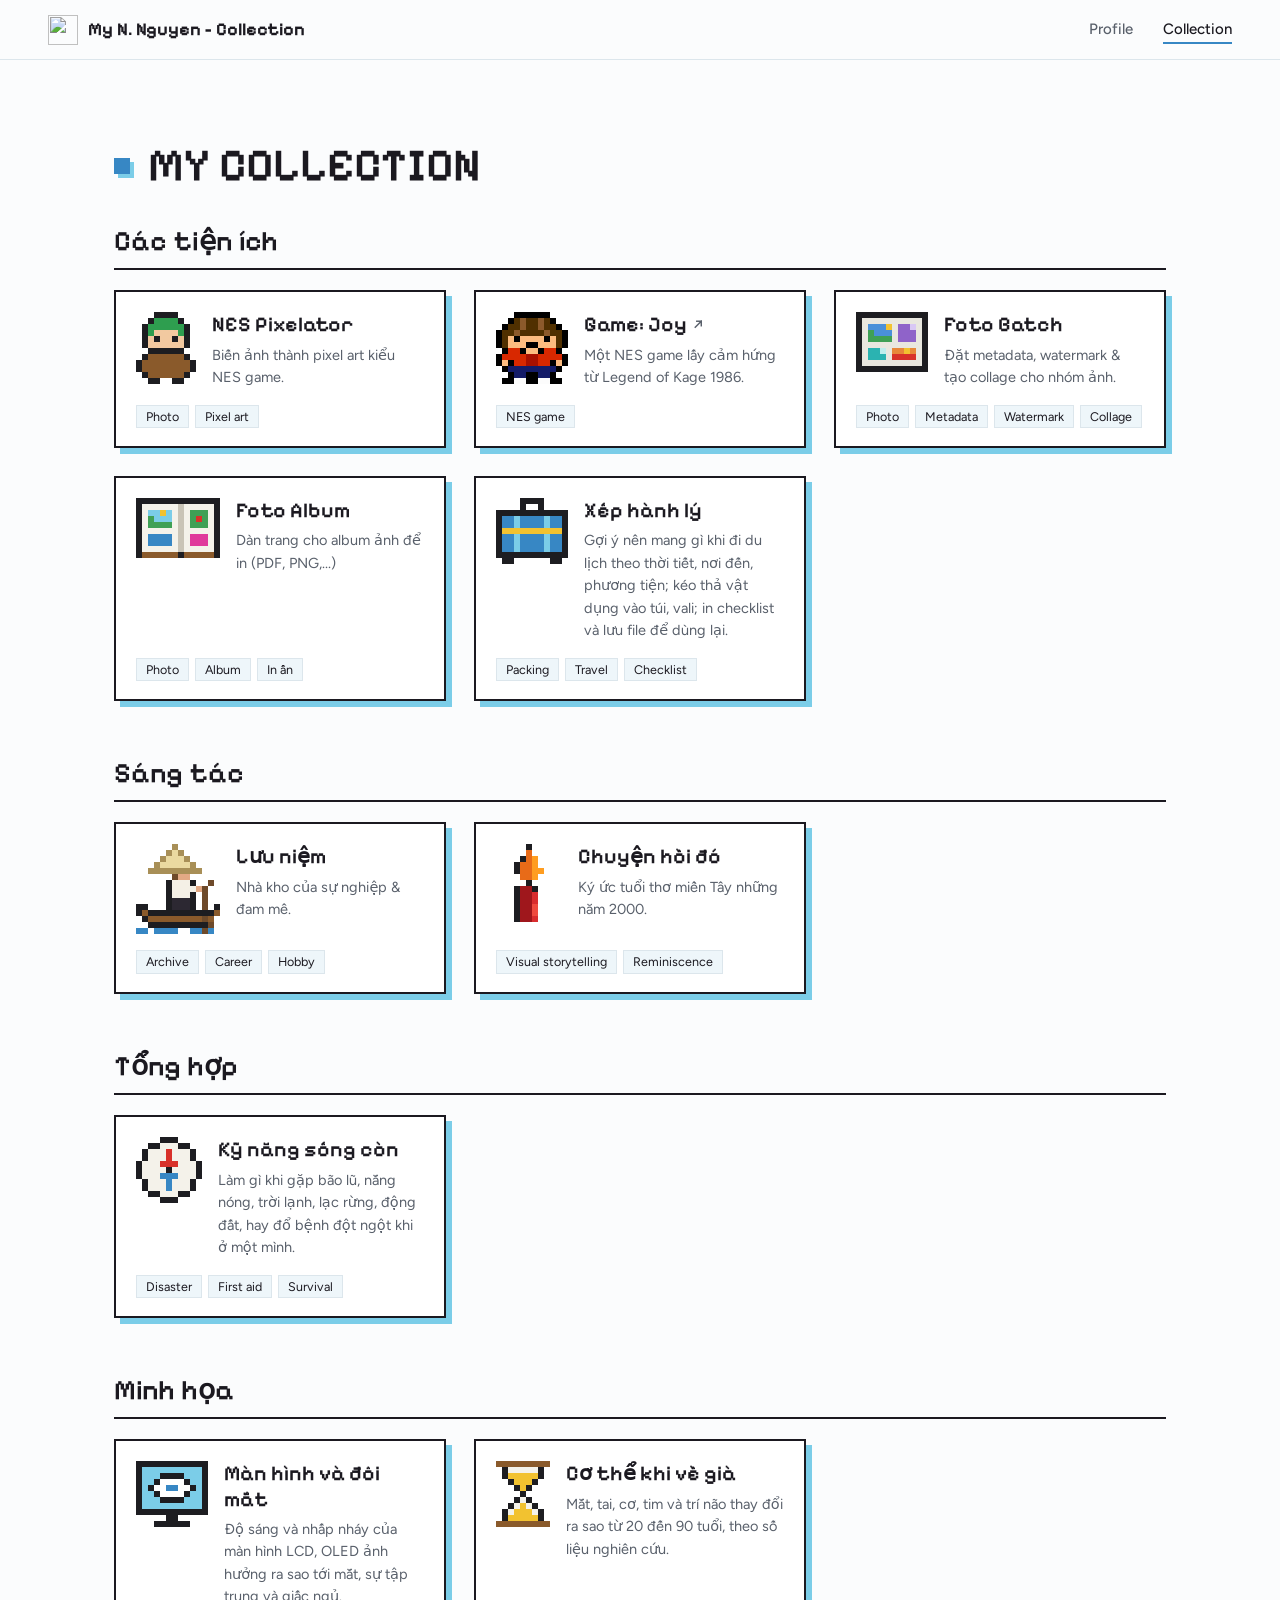
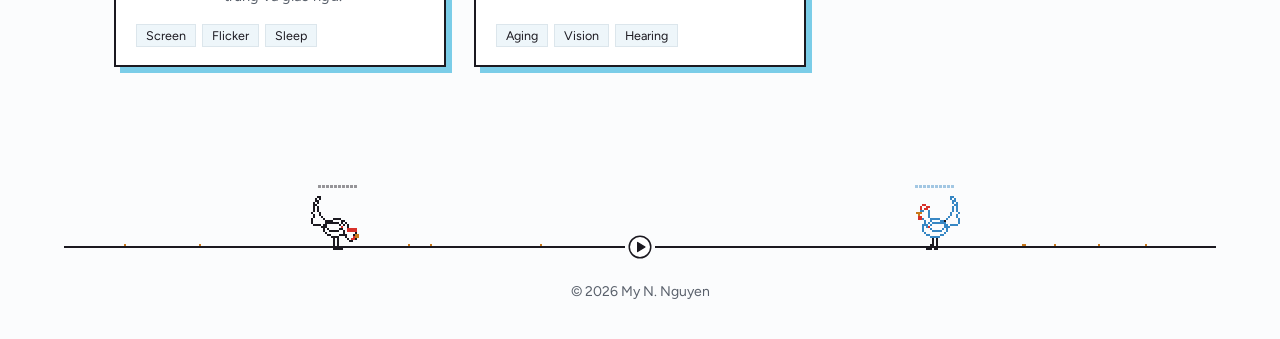
==== index.html @ 702d4655 "Add files via upload" ====
<!DOCTYPE html>
<html lang="vi">
<head>
<meta charset="utf-8">
<meta name="viewport" content="width=device-width, initial-scale=1">
<title>My Collection | My N. Nguyen</title>
<link rel="preconnect" href="https://fonts.googleapis.com">
<link rel="icon" type="image/svg+xml" href="https://nnmy.github.io/lib/logo-my.svg">
<link rel="preconnect" href="https://fonts.gstatic.com" crossorigin>
<link href="https://fonts.googleapis.com/css2?family=Figtree:wght@400;500;600;700&family=Pixelify+Sans:wght@400;600;700&display=swap" rel="stylesheet">
<link rel="stylesheet" href="common/site.css">
<style>
:root {
  --sky: #7bcde8;
  --sea: #3787c4;
  --ink: #1B1920;
  --paper: #FBFCFD;
  --mist: #EEF6FA;
  --line: #DCE6EC;
  --muted: #59606B;
  --font-ui: "Figtree", system-ui, -apple-system, "Segoe UI", Roboto, Arial, sans-serif;
  --font-px: "Pixelify Sans", "Courier New", monospace;
}
* { box-sizing: border-box; }
html, body { margin: 0; min-height: 100%; }
body { font-family: var(--font-ui); background: var(--paper); color: var(--ink); font-size: 16px; line-height: 1.55; -webkit-font-smoothing: antialiased; }
.wrap { max-width: 1180px; margin: 0 auto; padding: clamp(40px, 7vw, 80px) clamp(16px, 5vw, 64px) 40px; }

header { margin-bottom: 32px; }
h1 { font-family: var(--font-px); font-weight: 600; font-size: clamp(30px, 4.4vw, 46px); line-height: 1.15; margin: 0 0 12px; color: var(--ink); display: flex; align-items: center; }
h1 .dot { display: inline-block; flex: none; width: 16px; height: 16px; background: var(--sea); box-shadow: 4px 4px 0 var(--sky); margin-right: 18px; }

.grid { display: grid; grid-template-columns: repeat(auto-fill, minmax(280px, 1fr)); gap: 28px; list-style: none; padding: 0; margin: 0; }
.card {
  display: flex; flex-direction: column; height: 100%;
  background: #fff; color: var(--ink); text-decoration: none;
  border: 2px solid var(--ink); box-shadow: 6px 6px 0 var(--sky);
  padding: 20px 20px 18px;
  transition: transform .15s, box-shadow .15s;
}
.card:hover { transform: translate(-2px, -2px); box-shadow: 8px 8px 0 var(--sea); }
.card:focus-visible { outline: 3px solid var(--sea); outline-offset: 4px; }
.card h3 { margin: 0 0 6px; font-family: var(--font-px); font-size: 21px; font-weight: 600; line-height: 1.2; }
.card h3 .ext { font-family: var(--font-ui); font-size: 15px; font-weight: 600; color: var(--muted); margin-left: 6px; }
.shelf + .shelf { margin-top: 56px; }
.shelf-title { font-family: var(--font-px); font-weight: 600; font-size: clamp(22px, 2.6vw, 28px); line-height: 1.2; margin: 0 0 20px; padding-bottom: 10px; border-bottom: 2px solid var(--ink); }
.card-body { display: flex; align-items: flex-start; gap: 16px; flex: 1; }
.icon { display: block; flex: none; }
.card-text { flex: 1; min-width: 0; }
.card p { margin: 0; color: var(--muted); font-size: 14.5px; }
.tags { display: flex; flex-wrap: wrap; gap: 6px; margin: 16px 0 0; padding: 0; list-style: none; }
.tags li { font-size: 12.5px; padding: 1px 9px; background: var(--mist); border: 1px solid var(--line); color: var(--ink); }

.note { margin-top: 36px; padding: 14px 16px; border: 2px dashed #9DB3C2; color: var(--muted); font-size: 13px; max-width: 70ch; }
.note code { font: 12.5px ui-monospace, Menlo, Consolas, monospace; background: var(--mist); padding: 1px 5px; }

@media (prefers-reduced-motion: reduce) { .card { transition: none; } .card:hover { transform: none; } }
</style>
</head>
<body>
<nav class="site-nav" aria-label="Site">
  <a class="site-mark" href="https://nnmy.github.io/"><img src="https://nnmy.github.io/lib/logo-my.svg" alt="" width="30" height="30"><span>My N. Nguyen - Collection</span></a>
  <ul>
    <li><a href="https://nnmy.github.io/">Profile</a></li>
    <li><a href="index.html" class="active" aria-current="page">Collection</a></li>
  </ul>
</nav>
<div class="wrap">
  <header>
    <h1><span class="dot"></span>MY COLLECTION</h1>
  </header>

  <div id="shelves"></div>
  <noscript><p>Cần bật JavaScript để hiển thị danh sách.
    Các tiện ích: <a href="nes-pixelator/index.html">NES Pixelator</a>, <a href="https://nnmy.github.io/game-joy/">Game: Joy</a>, <a href="foto-batch/index.html">Foto Batch</a>, <a href="foto-album/index.html">Foto Album</a>, <a href="hanh-ly/index.html">Xếp hành lý</a>.
    Sáng tác: <a href="luu-niem/index.html">Lưu niệm</a>, <a href="chuyen-hoi-do/index.html">Hồi đó</a>.
    Tổng hợp: <a href="song-con/index.html">Kỹ năng sống còn</a>.
    Minh họa: <a href="man-hinh/index.html">Màn hình và đôi mắt</a>, <a href="lao-hoa/index.html">Cơ thể khi về già</a>.</p></noscript>
</div>

<script>
/* =====================================================
   DANH SÁCH THEO MỤC
   Mỗi mục (section) có tiêu đề và danh sách thẻ. Thêm thẻ mới: tạo thư mục con (có index.html),
   rồi thêm một phần tử vào "items" của mục phù hợp. Link bắt đầu bằng http(s) được đánh dấu ↗ (trang bên ngoài).
   icon: lưới pixel (số hàng/cột tùy ý), mỗi ký tự là một ô: "." = trống, các ký tự khác tra trong iconColors.
   ===================================================== */
const SECTIONS = [
  {
    title: "Các tiện ích",
    items: [
      {
        name: "NES Pixelator",
        href: "nes-pixelator/index.html",
        desc: "Biến ảnh thành pixel art kiểu NES game.",
        tags: ["Photo", "Pixel art"],
        iconColors: { o: "#1d1d21", g: "#2e9e4f", s: "#f2c9a0", b: "#8a5a2b" },
        icon: [
          "...oooo...",
          "..oggggo..",
          ".oggggggo.",
          ".ogssssgo.",
          ".osossoso.",
          ".osssssso.",
          "..oooooo..",
          ".obbbbbbo.",
          "obbbbbbbbo",
          "obbbbbbbbo",
          ".obbbbbbo.",
          "..oo..oo..",
    ],
  },
  {
    name: "Game: Joy",
    href: "https://nnmy.github.io/game-joy/",
    desc: "Một NES game lấy cảm hứng từ Legend of Kage 1986.",
    tags: ["NES game"],
    iconColors: { K: "#000000", H: "#503000", h: "#8c5a2b", S: "#fcbc80", R: "#d82800", r: "#a81000", B: "#141c68", W: "#fcfcfc" },
    icon: [
      "...KKKKKK...",
      "..KHhHHhHK..",
      ".KHHhHHhHHK.",
      "KHHhHHHHhHHK",
      "KHSKSSSSKSHK",
      "KHSSSKKSSSHK",
      ".KRRKSSKRRK.",
      "KRRRRrrRRRRK",
      "KSKRRrrRRKSK",
      ".KBBBBBBBBK.",
      "..KBBKKBBK..",
      ".KKWWKKWWKK.",
    ],
  },
  {
    name: "Foto Batch",
    href: "foto-batch/index.html",
    desc: "Đặt metadata, watermark & tạo collage cho nhóm ảnh.",
    tags: ["Photo", "Metadata", "Watermark", "Collage"],
    iconColors: { o: "#1d1d21", w: "#e9e7df", s: "#4a90d9", y: "#f2c230", g: "#3fa055", p: "#8f63c9", q: "#d9c8f5", t: "#2bb3b1", l: "#bfeeed", e: "#e8873a", r: "#d8312a" },
    icon: [
      "oooooooooooo",
      "owwwwwwwwwwo",
      "owsssywppqwo",
      "owgssswpppwo",
      "owggggwpppwo",
      "owwwwwwwwwwo",
      "owttlweeyewo",
      "owtttwrrrrwo",
      "owwwwwwwwwwo",
      "oooooooooooo",
    ],
  },
  {
    name: "Foto Album",
    href: "foto-album/index.html",
    desc: "Dàn trang cho album ảnh để in (PDF, PNG,...)",
    tags: ["Photo", "Album", "In ấn"],
    // pixel art: album mở hai trang, mỗi trang dán ảnh
    iconColors: { o: "#1d1d21", w: "#f4f2ea", k: "#c9c4b6", s: "#7bcde8", y: "#f2c230", g: "#3fa055", r: "#d8312a", t: "#3787c4", p: "#e0399b", b: "#8a5a2b" },
    icon: [
      "oooooooooooooo",
      "owwwwwwkwwwwwo",
      "owssyswkwgggwo",
      "owgssswkwgrgwo",
      "owggggwkwgggwo",
      "owwwwwwkwwwwwo",
      "owttttwkwpppwo",
      "owttttwkwpppwo",
      "owwwwwwkwwwwwo",
      "obbbbbbobbbbbo",
    ],
  },
  {
    name: "Xếp hành lý",
    href: "hanh-ly/index.html",
    desc: "Gợi ý nên mang gì khi đi du lịch theo thời tiết, nơi đến, phương tiện; kéo thả vật dụng vào túi, vali; in checklist và lưu file để dùng lại.",
    tags: ["Packing", "Travel", "Checklist"],
    // pixel art: vali có dây đai và bánh xe
    iconColors: { o: "#1d1d21", s: "#3787c4", k: "#7bcde8", y: "#f2c230" },
    icon: [
      "....oooo....",
      "....o..o....",
      "oooooooooooo",
      "osskssssksso",
      "osskssssksso",
      "oyyyyyyyyyyo",
      "osskssssksso",
      "osskssssksso",
      "osskssssksso",
      "oooooooooooo",
      ".oo......oo.",
    ],
  },
    ],
  },
  {
    title: "Sáng tác",
    items: [
      {
        name: "Lưu niệm",
        href: "luu-niem/index.html",
        desc: "Nhà kho của sự nghiệp & đam mê.",
        tags: ["Archive", "Career", "Hobby"],
        // pixel art: cô gái đội nón lá chèo xuồng ba lá
        iconColors: { o: "#1d1d21", n: "#a88f57", N: "#ead9a0", S: "#e2a985", s: "#e2a985", A: "#f4f0e6", P: "#2c2832", b: "#8a5a2b", k: "#6e4a2a", w: "#3787c4" },
        icon: [
          "......n.......",
          ".....nNn......",
          "....nNNNn.....",
          "...nNNNNNn....",
          "..nnnnnnnnn...",
          "......kSS.....",
          ".....oAAAo..k.",
          ".....oAAAAsk..",
          ".....oAAAo.k..",
          ".....oPPPo.k..",
          "oo...oPPPo.k.o",
          "obooooooooooob",
          ".obbbbbbbbbkb.",
          "..ooooooooook.",
          "ww.wwww..wwkw.",
        ],
      },
      {
        name: "Chuyện hồi đó",
        href: "chuyen-hoi-do/index.html",
        desc: "Ký ức tuổi thơ miền Tây những năm 2000.",
        tags: ["Visual storytelling", "Reminiscence"],
        // pixel art: cây đèn cầy đỏ, nhỏ gọn, thân dài và ốm
        iconColors: {
          o: "#1d1d21",
          R: "#9f171c",
          r: "#d92d2f",
          L: "#ef4a3f",
          s: "#ff7060",
          F: "#e86b18",
          f: "#ff9d20",
          y: "#ffd052",
          k: "#6f1719"
        },
        icon: [
          ".....o.....",
          ".....F.....",
          "....oFf....",
          "...oFFf....",
          "...oFFff...",
          "....FFf....",
          ".....o.....",
          "...oRRo....",
          "...oRRr....",
          "...oRRr....",
          "...oRRL....",
          "...oRRL....",
          "...oRRr....",
        ],
  },
    ],
  },
  {
    title: "Tổng hợp",
    items: [
      {
        name: "Kỹ năng sống còn",
        href: "song-con/index.html",
        desc: "Làm gì khi gặp bão lũ, nắng nóng, trời lạnh, lạc rừng, động đất, hay đổ bệnh đột ngột khi ở một mình.",
        tags: ["Disaster", "First aid", "Survival"],
        // pixel art: la bàn
        iconColors: { o: "#1d1d21", w: "#f4f2ea", r: "#d8312a", s: "#3787c4" },
        icon: [
          "....ooo....",
          "..oowwwoo..",
          ".owwwrwwwo.",
          ".owwwrwwwo.",
          "owwwrrrwwwo",
          "owwwwowwwwo",
          "owwwssswwwo",
          ".owwwswwwo.",
          ".owwwswwwo.",
          "..oowwwoo..",
          "....ooo....",
        ],
      },
    ],
  },
  {
    title: "Minh họa",
    items: [
      {
        name: "Màn hình và đôi mắt",
        href: "man-hinh/index.html",
        desc: "Độ sáng và nhấp nháy của màn hình LCD, OLED ảnh hưởng ra sao tới mắt, sự tập trung và giấc ngủ.",
        tags: ["Screen", "Flicker", "Sleep"],
        // pixel art: màn hình có con mắt
        iconColors: { o: "#1d1d21", k: "#7bcde8", w: "#ffffff", s: "#3787c4" },
        icon: [
          "oooooooooooo",
          "okkkkkkkkkko",
          "okkkooookkko",
          "okkowwwwokko",
          "okowwsswwoko",
          "okkowwwwokko",
          "okkkooookkko",
          "okkkkkkkkkko",
          "oooooooooooo",
          ".....oo.....",
          "...oooooo...",
        ],
      },
      {
        name: "Cơ thể khi về già",
        href: "lao-hoa/index.html",
        desc: "Mắt, tai, cơ, tim và trí não thay đổi ra sao từ 20 đến 90 tuổi, theo số liệu nghiên cứu.",
        tags: ["Aging", "Vision", "Hearing"],
        // pixel art: đồng hồ cát
        iconColors: { o: "#1d1d21", w: "#f4f2ea", y: "#f2c230", b: "#8a5a2b" },
        icon: [
          "bbbbbbbbb",
          ".owwwwwo.",
          ".oyyyyyo.",
          "..oyyyo..",
          "...oyo...",
          "....o....",
          "...owo...",
          "..owywo..",
          ".owyyywo.",
          ".oyyyyyo.",
          "bbbbbbbbb",
        ],
      },
    ],
  },
];

const SVG_NS = "http://www.w3.org/2000/svg";
function iconSVG(tool) {
  const svg = document.createElementNS(SVG_NS, "svg");
  const W = Math.max(...tool.icon.map(r => r.length)), H = tool.icon.length, CELL = 6;
  svg.setAttribute("viewBox", `0 0 ${W} ${H}`);
  svg.setAttribute("width", W * CELL); svg.setAttribute("height", H * CELL);
  svg.setAttribute("class", "icon");
  svg.setAttribute("shape-rendering", "crispEdges");
  svg.setAttribute("aria-hidden", "true");
  tool.icon.forEach((row, y) => [...row].forEach((ch, x) => {
    const fill = tool.iconColors[ch];
    if (!fill) return;
    const r = document.createElementNS(SVG_NS, "rect");
    r.setAttribute("x", x); r.setAttribute("y", y); r.setAttribute("width", 1); r.setAttribute("height", 1); r.setAttribute("fill", fill);
    svg.appendChild(r);
  }));
  return svg;
}

const shelves = document.getElementById("shelves");
SECTIONS.forEach((sec, si) => {
  const section = document.createElement("section");
  section.className = "shelf"; section.setAttribute("aria-labelledby", "shelf-" + si);
  const h = document.createElement("h2"); h.className = "shelf-title"; h.id = "shelf-" + si; h.textContent = sec.title;
  const grid = document.createElement("ul"); grid.className = "grid";
  section.append(h, grid); shelves.appendChild(section);
  sec.items.forEach(tool => {
    const external = /^https?:/.test(tool.href);
    const li = document.createElement("li");
    const a = document.createElement("a");
    a.className = "card"; a.href = tool.href;
    a.setAttribute("aria-label", tool.name + (external ? " (trang bên ngoài)" : ""));   // mở ngay trong tab hiện tại
    const t3 = document.createElement("h3"); t3.textContent = tool.name;
    if (external) { const x = document.createElement("span"); x.className = "ext"; x.textContent = "↗"; x.setAttribute("aria-hidden", "true"); t3.appendChild(x); }
    const body = document.createElement("div"); body.className = "card-body";
    const text = document.createElement("div"); text.className = "card-text";
    const p = document.createElement("p"); p.textContent = tool.desc;
    const tags = document.createElement("ul"); tags.className = "tags";
    (tool.tags || []).forEach(tg => { const tl = document.createElement("li"); tl.textContent = tg; tags.appendChild(tl); });
    text.append(t3, p);   // cột phải: tiêu đề + mô tả
    if (tool.icon) body.appendChild(iconSVG(tool));
    body.appendChild(text);
    a.append(body, tags);   // trái: icon, phải: tiêu đề + mô tả; dưới cùng: tag chiếm trọn bề ngang
    li.appendChild(a); grid.appendChild(li);
  });
});
</script>
<footer class="site-foot">
  <div class="cat-lane">
    <canvas id="catCanvas" aria-hidden="true"></canvas>
    <button id="catBtn" aria-label="Chơi minigame" title="Chơi minigame">
      <svg viewBox="0 0 24 24" aria-hidden="true"><circle class="bg" cx="12" cy="12" r="10.75" fill="#fff" stroke="#1B1920" stroke-width="1.5"/><path d="M9.6 7.4 17 12l-7.4 4.6z" fill="#1B1920" stroke="#1B1920" stroke-width="1.2" stroke-linejoin="round"/></svg>
    </button>
    <div class="foot-row"><span>&copy; 2026 My N. Nguyen</span></div>
  </div>
</footer>
<script src="common/site.js" defer></script>
<script data-goatcounter="https://nnmy99.goatcounter.com/count" async src="https://gc.zgo.at/count.js"></script>
</body>
</html>
---- common/site.css ----
/* =====================================================================
   Shared site chrome for My Collection: navbar + footer mini game.
   Matches the profile page at https://nnmy.github.io/
   Everything is prefixed with "site-" (or uses #catCanvas / #catBtn)
   so it never clashes with a tool's own styles.
   ===================================================================== */
:root {
  --site-sky: #7bcde8;
  --site-sea: #3787c4;
  --site-ink: #1B1920;
  --site-paper: #FBFCFD;
  --site-mist: #EEF6FA;
  --site-line: #DCE6EC;
  --site-muted: #59606B;
  --site-pixel: "Pixelify Sans", "Courier New", monospace;
  --site-body: "Figtree", "Segoe UI", system-ui, -apple-system, sans-serif;
  --site-nav-h: 60px;
}

/* ---------- navbar ---------- */
.site-nav { position: sticky; top: 0; z-index: 100; height: var(--site-nav-h); display: flex; align-items: center; justify-content: space-between; gap: 12px;
  padding: 0 clamp(14px, 4vw, 48px); background: rgba(251,252,253,.92); backdrop-filter: blur(8px); -webkit-backdrop-filter: blur(8px);
  border-bottom: 1px solid var(--site-line); font-family: var(--site-body); line-height: 1.4; box-sizing: border-box; }
.site-mark { font-family: var(--site-pixel); font-weight: 700; font-size: 18px; color: var(--site-ink); text-decoration: none; display: flex; align-items: center; gap: 10px; white-space: nowrap; }
.site-mark img { width: 30px; height: 30px; display: block; flex: none; }
.site-nav ul { list-style: none; display: flex; gap: clamp(12px, 2.6vw, 30px); margin: 0; padding: 0; }
.site-nav ul a { color: var(--site-muted); text-decoration: none; font-weight: 500; font-size: 15px; padding: 4px 0; border-bottom: 2px solid transparent; white-space: nowrap; }
.site-nav ul a.active, .site-nav ul a:hover { color: var(--site-ink); border-bottom-color: var(--site-sea); }
.site-nav a:focus-visible, .site-foot button:focus-visible { outline: 3px solid var(--site-sea); outline-offset: 3px; }
@media (max-width: 520px) { .site-mark span { display: none; } }

/* ---------- footer with the mini game (two roosters, common/site.js) ---------- */
.site-foot { padding: 24px clamp(16px, 5vw, 64px) 36px; background: var(--site-paper); font-family: var(--site-body); }
.site-foot .cat-lane { max-width: 1180px; margin: 0 auto; position: relative; }
#catCanvas { width: 100%; height: 140px; display: block; position: relative; z-index: 2; pointer-events: none; }
#catBtn { position: absolute; left: 50%; top: calc(140px - 24px); transform: translate(-50%, -50%); z-index: 1;
  width: 40px; height: 40px; border: 0; background: none; cursor: pointer; display: grid; place-items: center; padding: 0; transition: transform .15s;
  -webkit-tap-highlight-color: transparent; touch-action: manipulation; user-select: none; -webkit-user-select: none; -webkit-touch-callout: none; }
#catBtn:hover { transform: translate(-50%, -50%) scale(1.08); }
#catBtn:active { transform: translate(-50%, -50%) scale(.9); }
#catBtn svg { width: 24px; height: 24px; display: block; }
#catBtn.charging svg .bg { fill: var(--site-sky); }
.site-foot .foot-row { display: flex; align-items: center; justify-content: center; gap: 16px; flex-wrap: wrap; margin-top: 10px; color: var(--site-muted); font-size: 14px; }
.site-foot .foot-row a { color: var(--site-muted); }
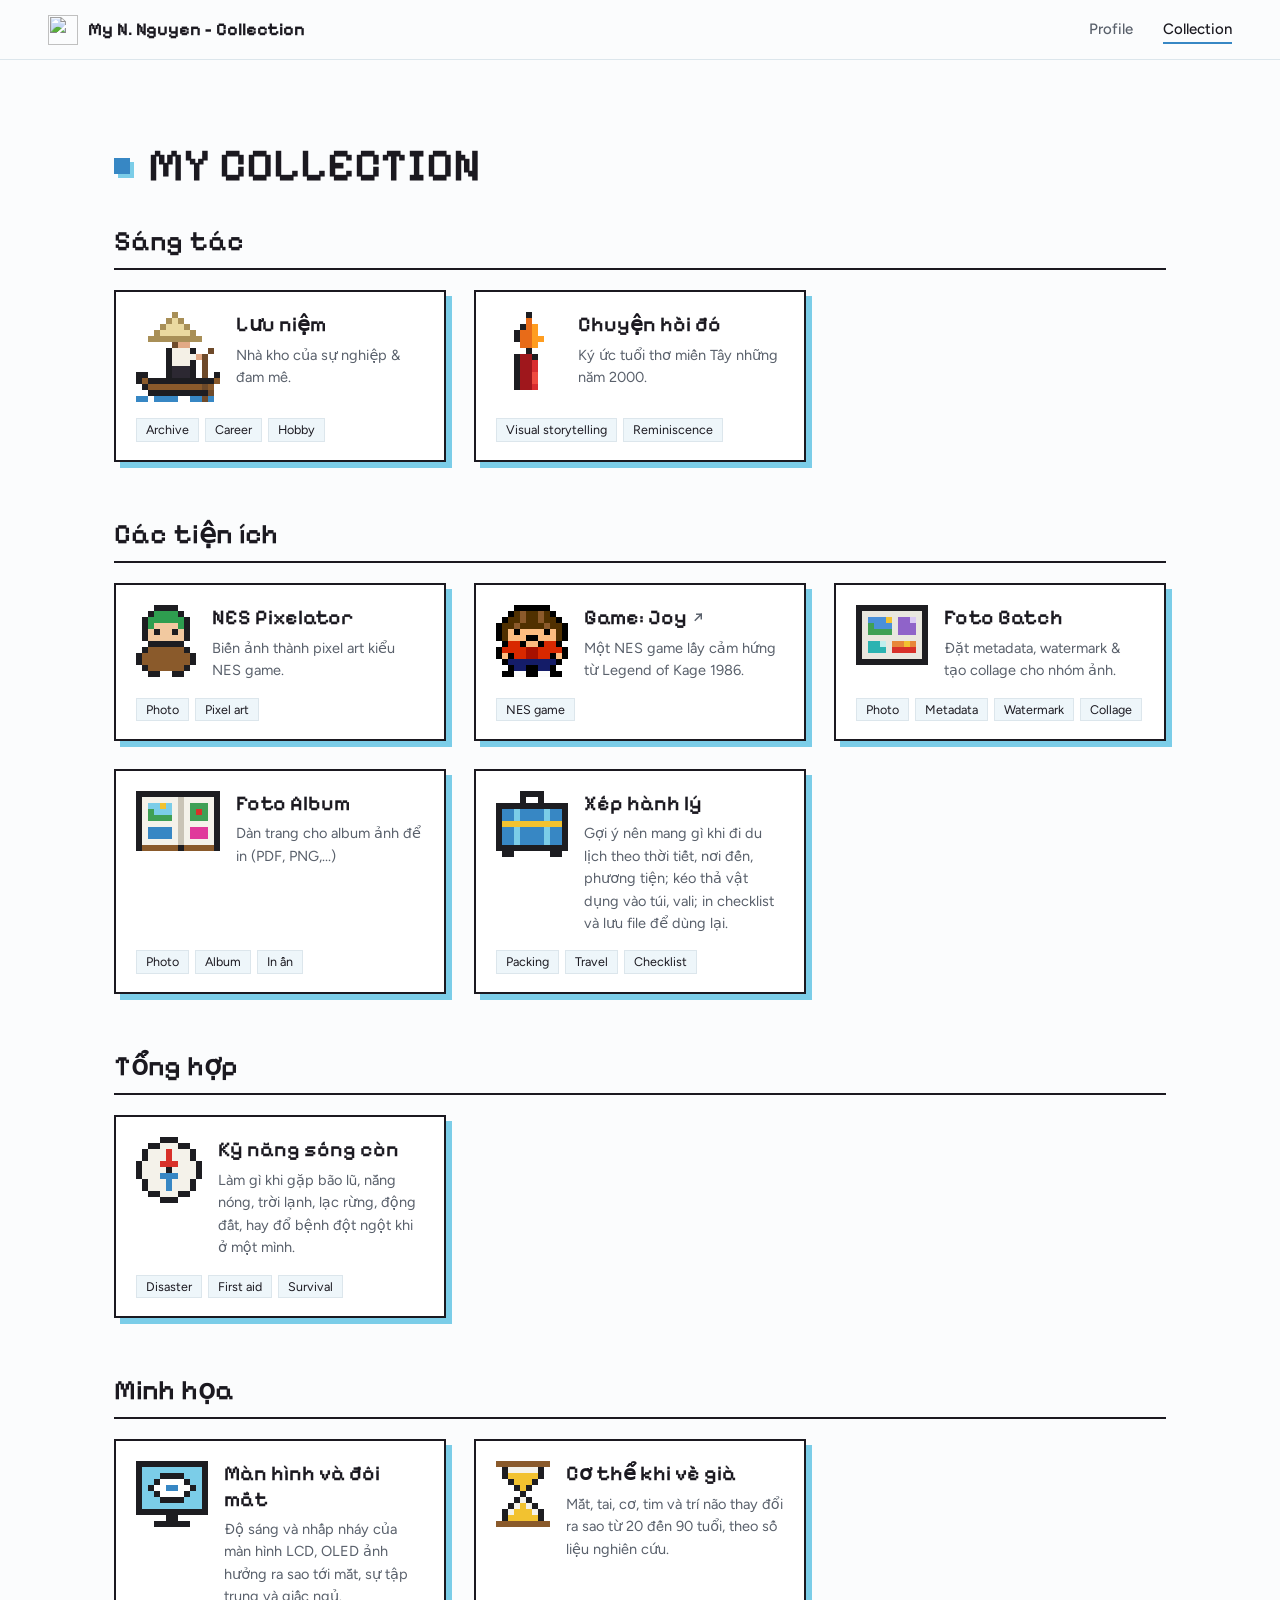
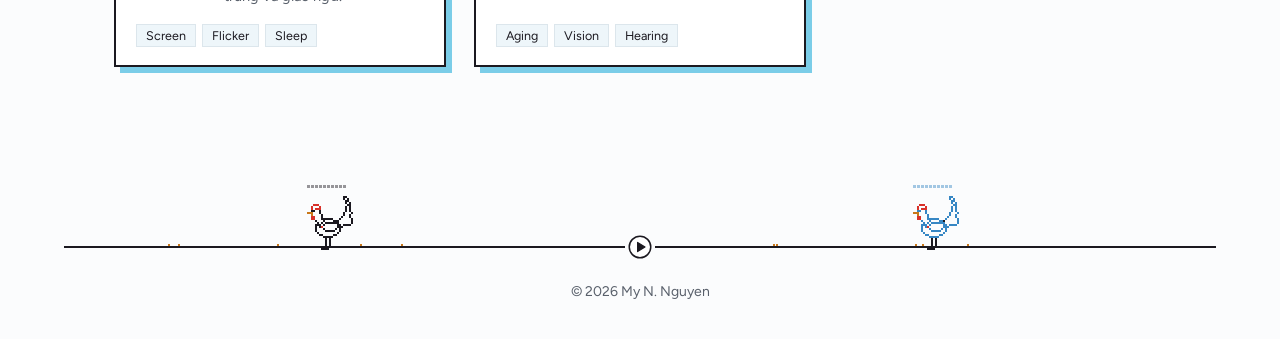
==== commit f49a28f6: "Update index.html" ====
--- a/index.html
+++ b/index.html
@@ -87,6 +87,69 @@
    ===================================================== */
 const SECTIONS = [
   {
+    title: "Sáng tác",
+    items: [
+      {
+        name: "Lưu niệm",
+        href: "luu-niem/index.html",
+        desc: "Nhà kho của sự nghiệp & đam mê.",
+        tags: ["Archive", "Career", "Hobby"],
+        // pixel art: cô gái đội nón lá chèo xuồng ba lá
+        iconColors: { o: "#1d1d21", n: "#a88f57", N: "#ead9a0", S: "#e2a985", s: "#e2a985", A: "#f4f0e6", P: "#2c2832", b: "#8a5a2b", k: "#6e4a2a", w: "#3787c4" },
+        icon: [
+          "......n.......",
+          ".....nNn......",
+          "....nNNNn.....",
+          "...nNNNNNn....",
+          "..nnnnnnnnn...",
+          "......kSS.....",
+          ".....oAAAo..k.",
+          ".....oAAAAsk..",
+          ".....oAAAo.k..",
+          ".....oPPPo.k..",
+          "oo...oPPPo.k.o",
+          "obooooooooooob",
+          ".obbbbbbbbbkb.",
+          "..ooooooooook.",
+          "ww.wwww..wwkw.",
+        ],
+      },
+      {
+        name: "Chuyện hồi đó",
+        href: "chuyen-hoi-do/index.html",
+        desc: "Ký ức tuổi thơ miền Tây những năm 2000.",
+        tags: ["Visual storytelling", "Reminiscence"],
+        // pixel art: cây đèn cầy đỏ, nhỏ gọn, thân dài và ốm
+        iconColors: {
+          o: "#1d1d21",
+          R: "#9f171c",
+          r: "#d92d2f",
+          L: "#ef4a3f",
+          s: "#ff7060",
+          F: "#e86b18",
+          f: "#ff9d20",
+          y: "#ffd052",
+          k: "#6f1719"
+        },
+        icon: [
+          ".....o.....",
+          ".....F.....",
+          "....oFf....",
+          "...oFFf....",
+          "...oFFff...",
+          "....FFf....",
+          ".....o.....",
+          "...oRRo....",
+          "...oRRr....",
+          "...oRRr....",
+          "...oRRL....",
+          "...oRRL....",
+          "...oRRr....",
+        ],
+  },
+    ],
+  },
+  {
     title: "Các tiện ích",
     items: [
       {
@@ -190,69 +253,6 @@
       "oooooooooooo",
       ".oo......oo.",
     ],
-  },
-    ],
-  },
-  {
-    title: "Sáng tác",
-    items: [
-      {
-        name: "Lưu niệm",
-        href: "luu-niem/index.html",
-        desc: "Nhà kho của sự nghiệp & đam mê.",
-        tags: ["Archive", "Career", "Hobby"],
-        // pixel art: cô gái đội nón lá chèo xuồng ba lá
-        iconColors: { o: "#1d1d21", n: "#a88f57", N: "#ead9a0", S: "#e2a985", s: "#e2a985", A: "#f4f0e6", P: "#2c2832", b: "#8a5a2b", k: "#6e4a2a", w: "#3787c4" },
-        icon: [
-          "......n.......",
-          ".....nNn......",
-          "....nNNNn.....",
-          "...nNNNNNn....",
-          "..nnnnnnnnn...",
-          "......kSS.....",
-          ".....oAAAo..k.",
-          ".....oAAAAsk..",
-          ".....oAAAo.k..",
-          ".....oPPPo.k..",
-          "oo...oPPPo.k.o",
-          "obooooooooooob",
-          ".obbbbbbbbbkb.",
-          "..ooooooooook.",
-          "ww.wwww..wwkw.",
-        ],
-      },
-      {
-        name: "Chuyện hồi đó",
-        href: "chuyen-hoi-do/index.html",
-        desc: "Ký ức tuổi thơ miền Tây những năm 2000.",
-        tags: ["Visual storytelling", "Reminiscence"],
-        // pixel art: cây đèn cầy đỏ, nhỏ gọn, thân dài và ốm
-        iconColors: {
-          o: "#1d1d21",
-          R: "#9f171c",
-          r: "#d92d2f",
-          L: "#ef4a3f",
-          s: "#ff7060",
-          F: "#e86b18",
-          f: "#ff9d20",
-          y: "#ffd052",
-          k: "#6f1719"
-        },
-        icon: [
-          ".....o.....",
-          ".....F.....",
-          "....oFf....",
-          "...oFFf....",
-          "...oFFff...",
-          "....FFf....",
-          ".....o.....",
-          "...oRRo....",
-          "...oRRr....",
-          "...oRRr....",
-          "...oRRL....",
-          "...oRRL....",
-          "...oRRr....",
-        ],
   },
     ],
   },
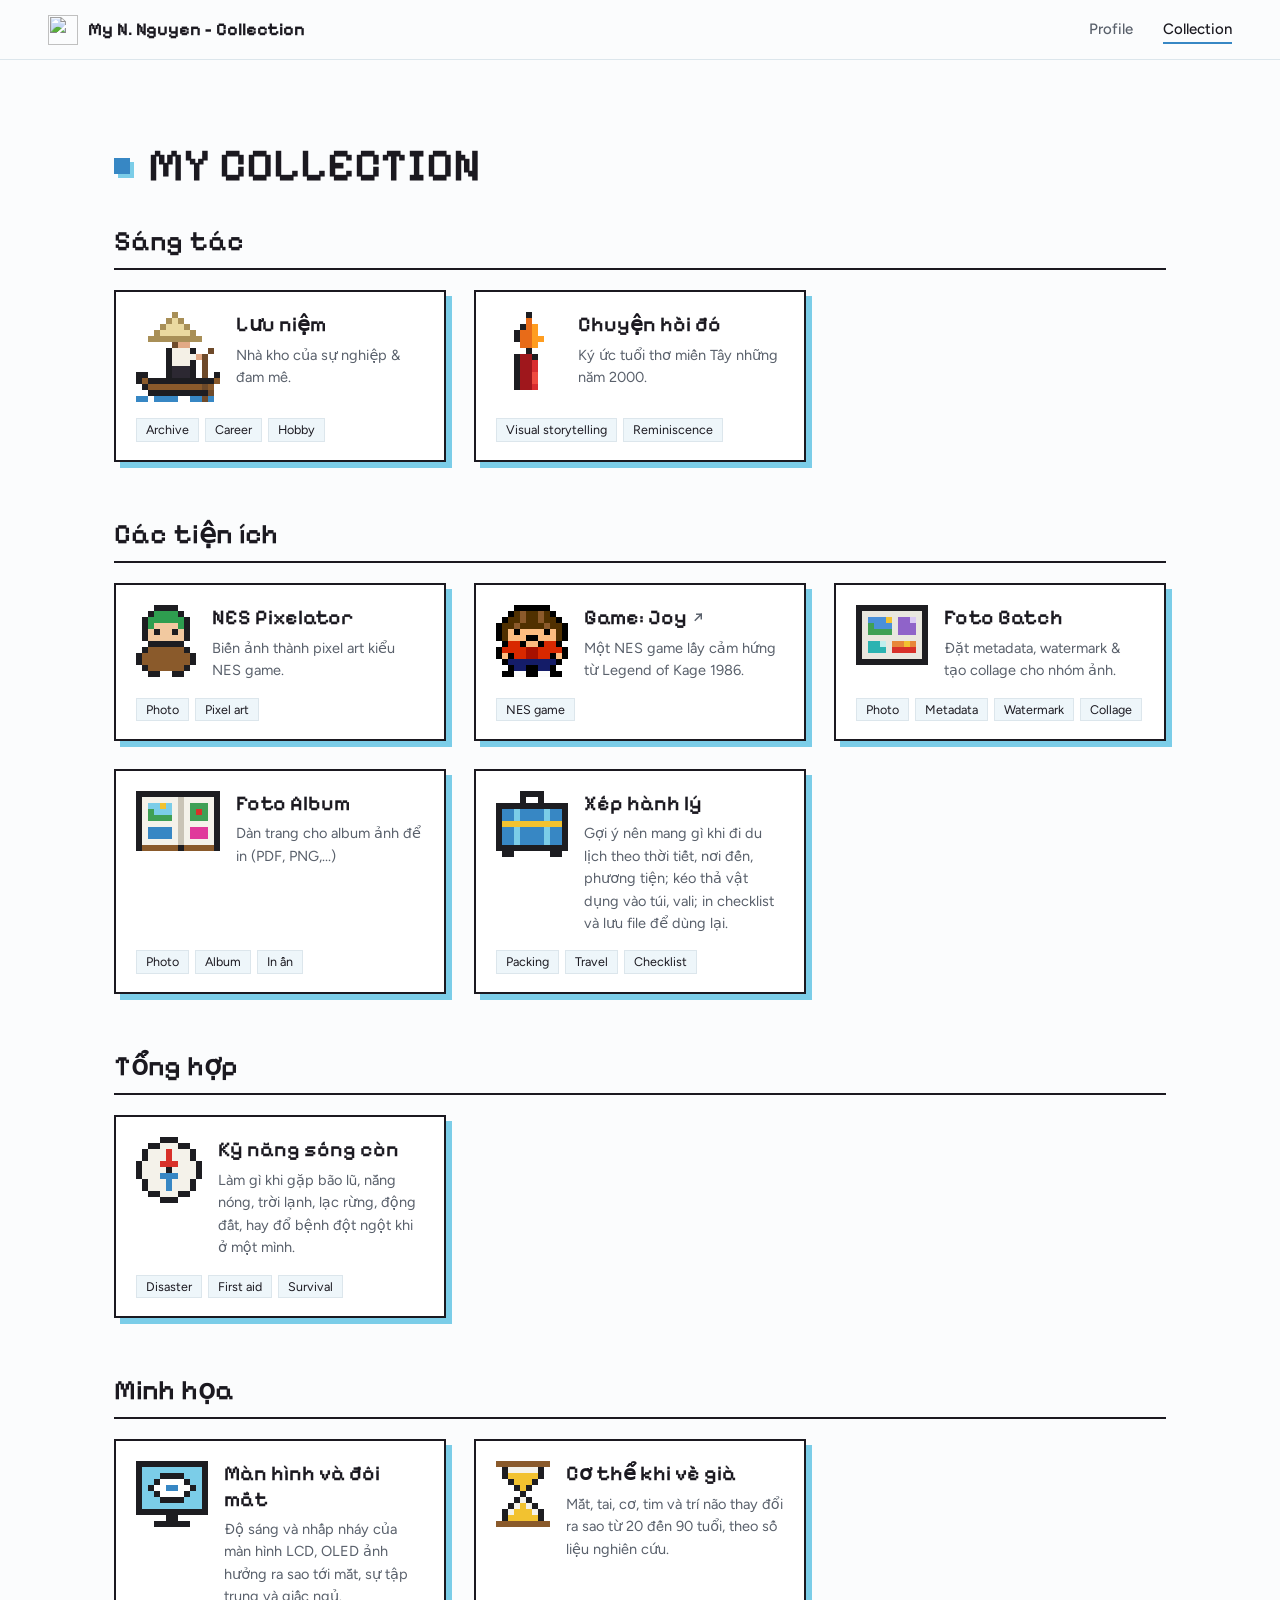
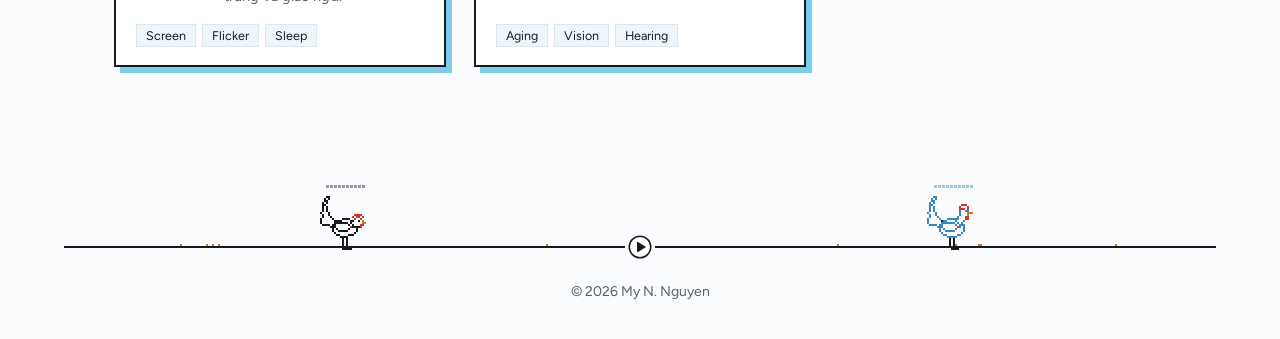
==== commit 5259e093: "Update index.html" ====
--- a/index.html
+++ b/index.html
@@ -74,7 +74,7 @@
   <noscript><p>Cần bật JavaScript để hiển thị danh sách.
     Các tiện ích: <a href="nes-pixelator/index.html">NES Pixelator</a>, <a href="https://nnmy.github.io/game-joy/">Game: Joy</a>, <a href="foto-batch/index.html">Foto Batch</a>, <a href="foto-album/index.html">Foto Album</a>, <a href="hanh-ly/index.html">Xếp hành lý</a>.
     Sáng tác: <a href="luu-niem/index.html">Lưu niệm</a>, <a href="chuyen-hoi-do/index.html">Hồi đó</a>.
-    Tổng hợp: <a href="song-con/index.html">Kỹ năng sống còn</a>.
+    Tổng hợp: <a href="song-con/index.html">Kỹ năng sống còn</a>, <a href="song-con/tai-bien-note.html">Quicknote Đột quỵ</a>.
     Minh họa: <a href="man-hinh/index.html">Màn hình và đôi mắt</a>, <a href="lao-hoa/index.html">Cơ thể khi về già</a>.</p></noscript>
 </div>
 
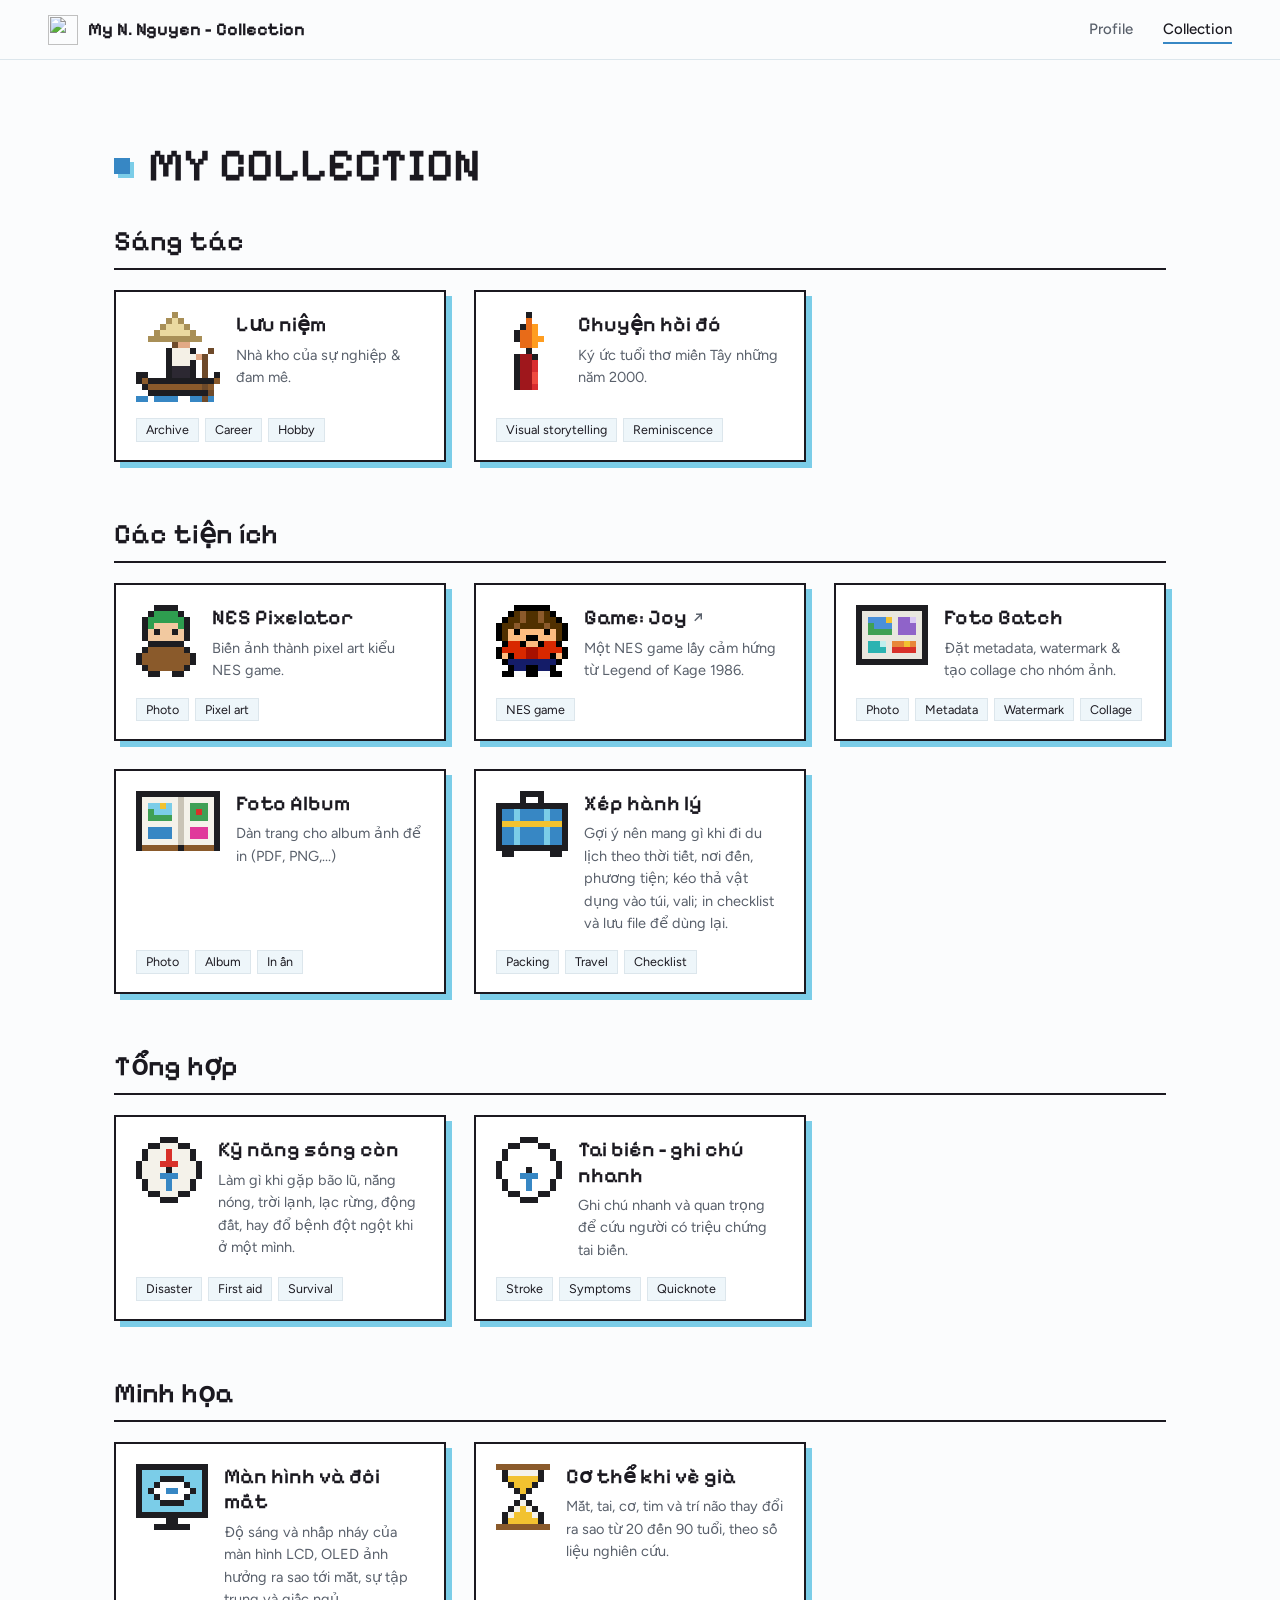
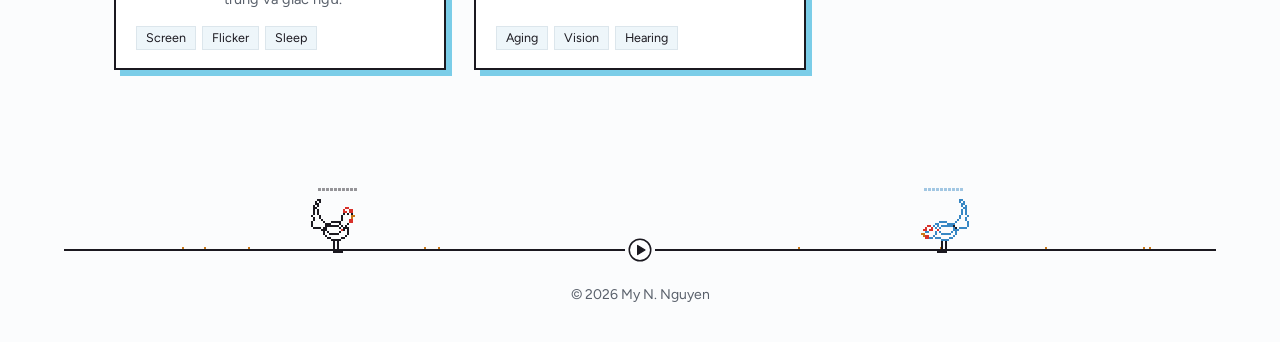
==== commit 286e1b45: "Update index.html" ====
--- a/index.html
+++ b/index.html
@@ -280,6 +280,26 @@
           "....ooo....",
         ],
       },
+  {
+    name: "Tai biến - ghi chú nhanh",
+    href: "song-con/tai-bien-note.html",
+    desc: "Ghi chú nhanh và quan trọng để cứu người có triệu chứng tai biến.",
+    tags: ["Stroke", "Symptoms", "Quicknote"],
+    iconColors: { o: "#1d1d21", s: "#3787c4", k: "#7bcde8", y: "#f2c230" },
+    icon: [
+          "....ooo....",
+          "..oowwwoo..",
+          ".owwwrwwwo.",
+          ".owwwrwwwo.",
+          "owwwrrrwwwo",
+          "owwwwowwwwo",
+          "owwwssswwwo",
+          ".owwwswwwo.",
+          ".owwwswwwo.",
+          "..oowwwoo..",
+          "....ooo....",
+    ],
+  },
     ],
   },
   {
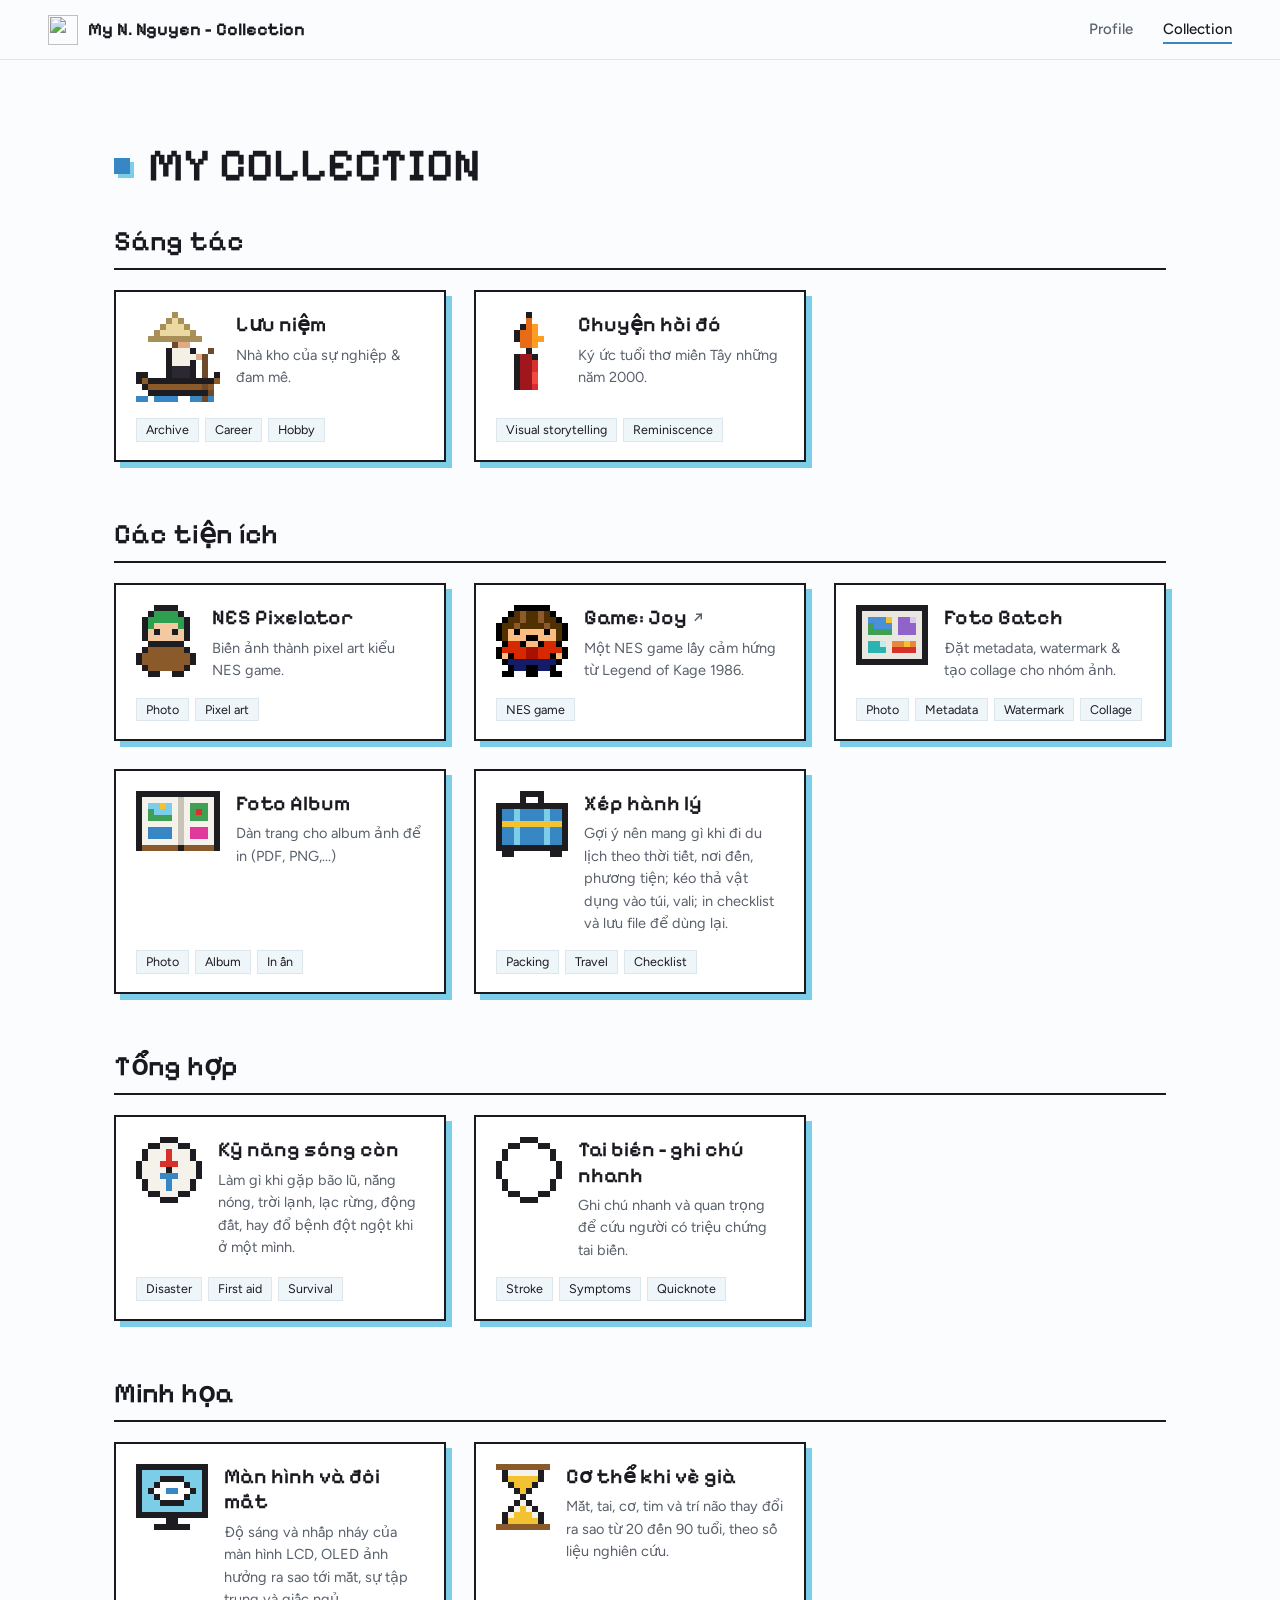
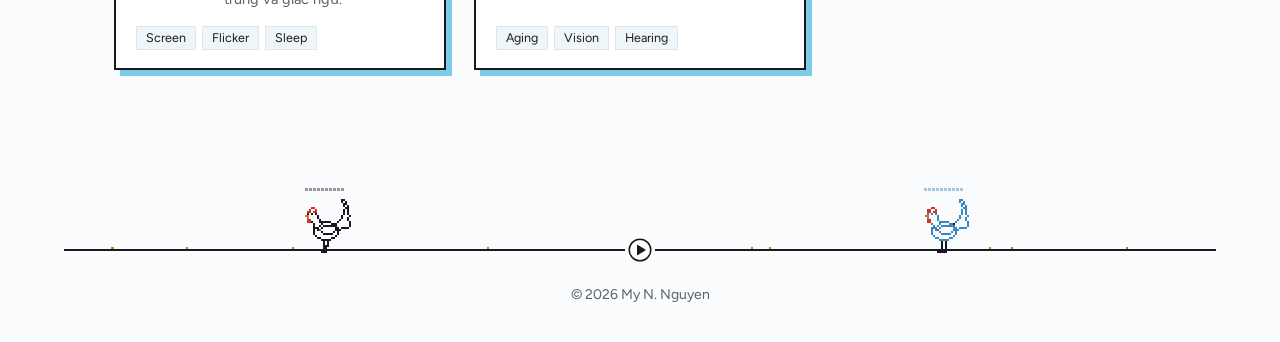
==== commit e695e4b0: "Update index.html" ====
--- a/index.html
+++ b/index.html
@@ -286,19 +286,19 @@
     desc: "Ghi chú nhanh và quan trọng để cứu người có triệu chứng tai biến.",
     tags: ["Stroke", "Symptoms", "Quicknote"],
     iconColors: { o: "#1d1d21", s: "#3787c4", k: "#7bcde8", y: "#f2c230" },
-    icon: [
-          "....ooo....",
-          "..oowwwoo..",
-          ".owwwrwwwo.",
-          ".owwwrwwwo.",
-          "owwwrrrwwwo",
-          "owwwwowwwwo",
-          "owwwssswwwo",
-          ".owwwswwwo.",
-          ".owwwswwwo.",
-          "..oowwwoo..",
-          "....ooo....",
-    ],
+icon: [
+  "....ooo....",
+  "..oowwwoo..",
+  ".owwwrwwwo.",
+  ".owwwrwwwo.",
+  "owwwwrwwwwo",
+  "owwwwrwwwwo",
+  "owwwwrwwwwo",
+  ".owwwwwwwo.",
+  ".owwwrwwwo.",
+  "..oowwwoo..",
+  "....ooo....",
+],
   },
     ],
   },
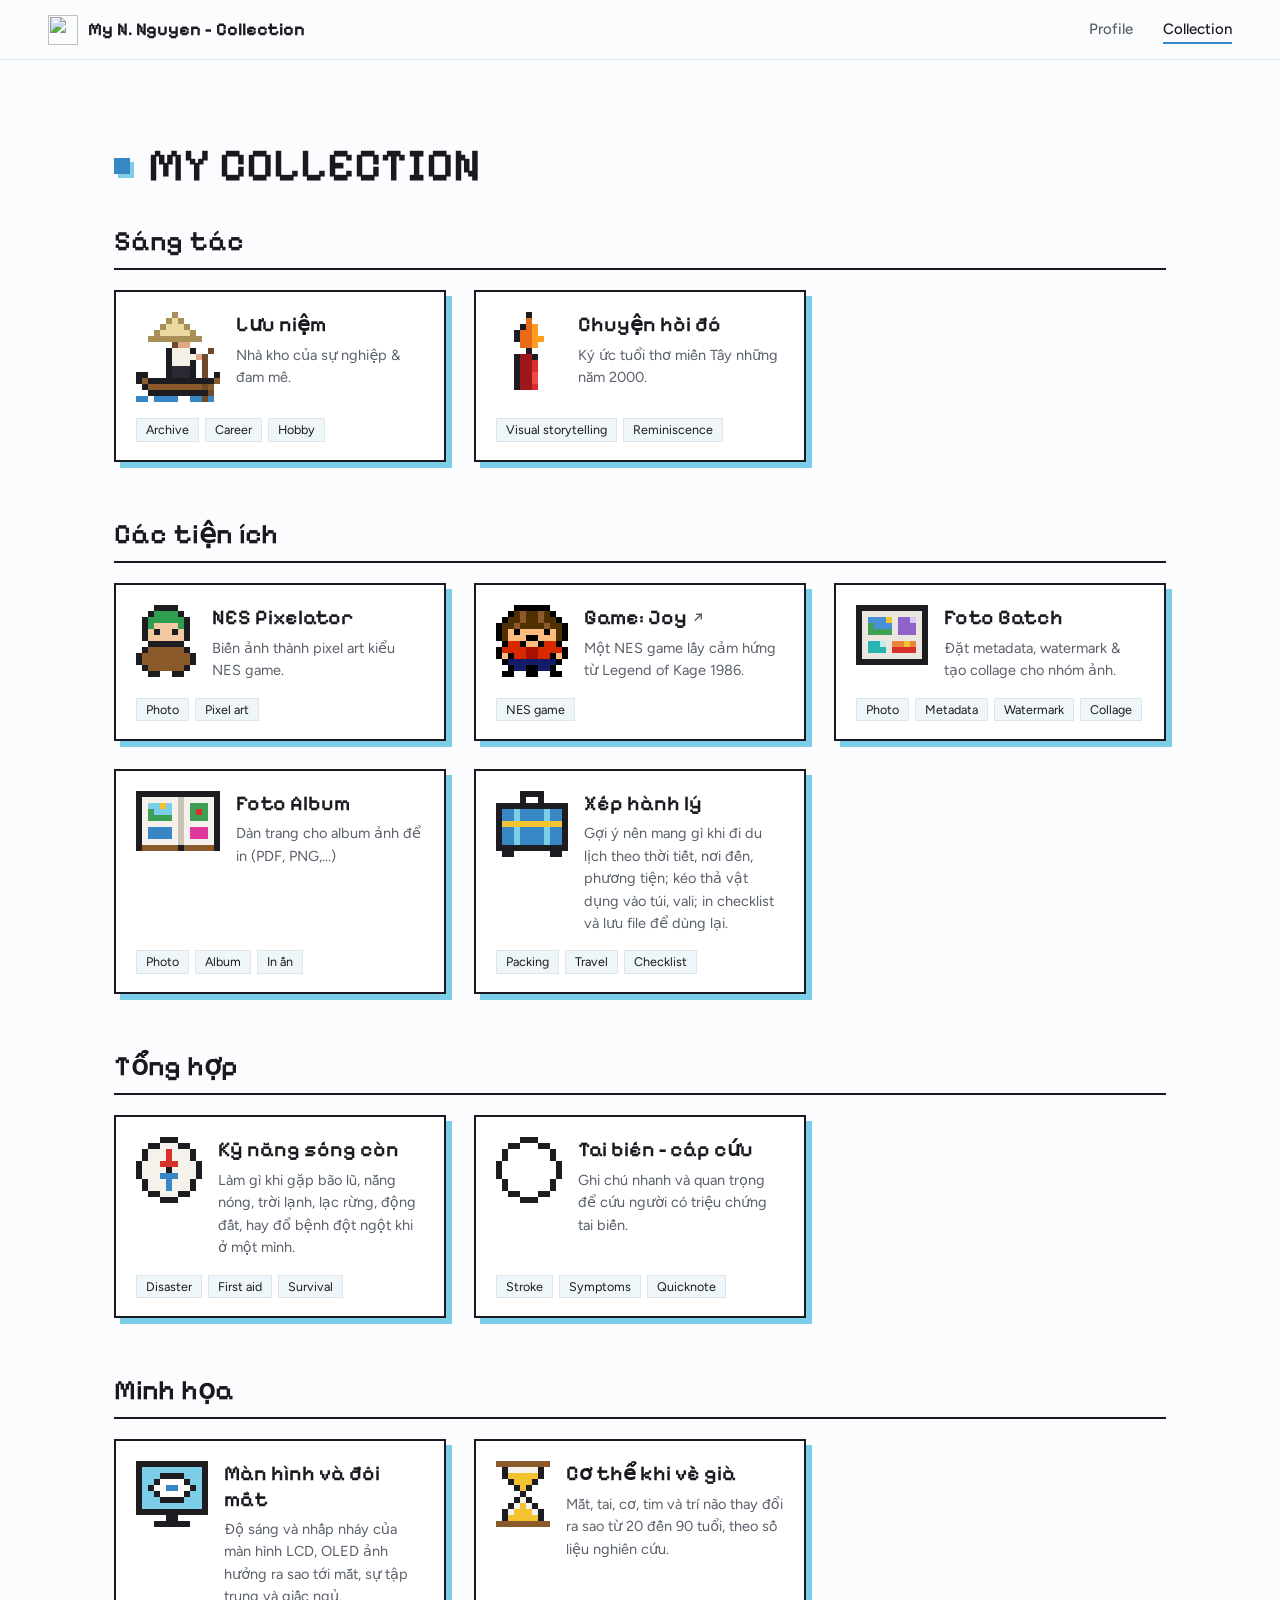
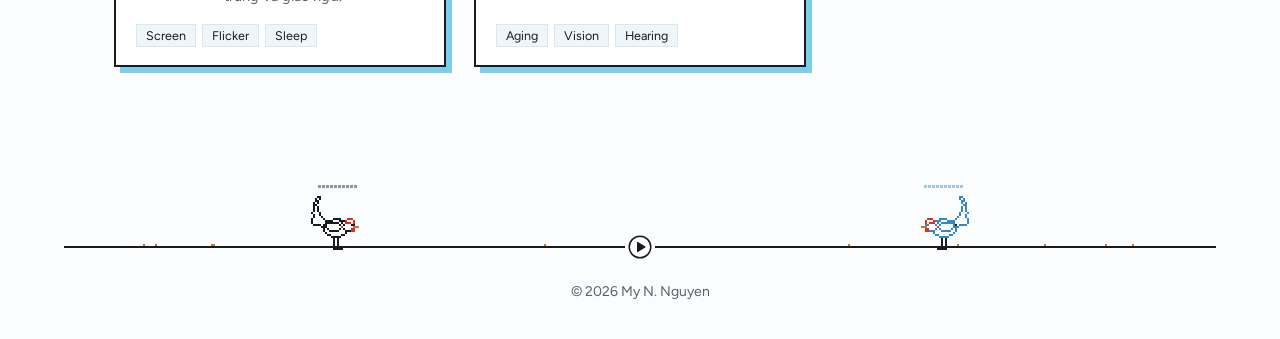
==== commit 41ae7b12: "Update index.html" ====
--- a/index.html
+++ b/index.html
@@ -281,7 +281,7 @@
         ],
       },
   {
-    name: "Tai biến - ghi chú nhanh",
+    name: "Tai biến - cấp cứu",
     href: "song-con/tai-bien-note.html",
     desc: "Ghi chú nhanh và quan trọng để cứu người có triệu chứng tai biến.",
     tags: ["Stroke", "Symptoms", "Quicknote"],
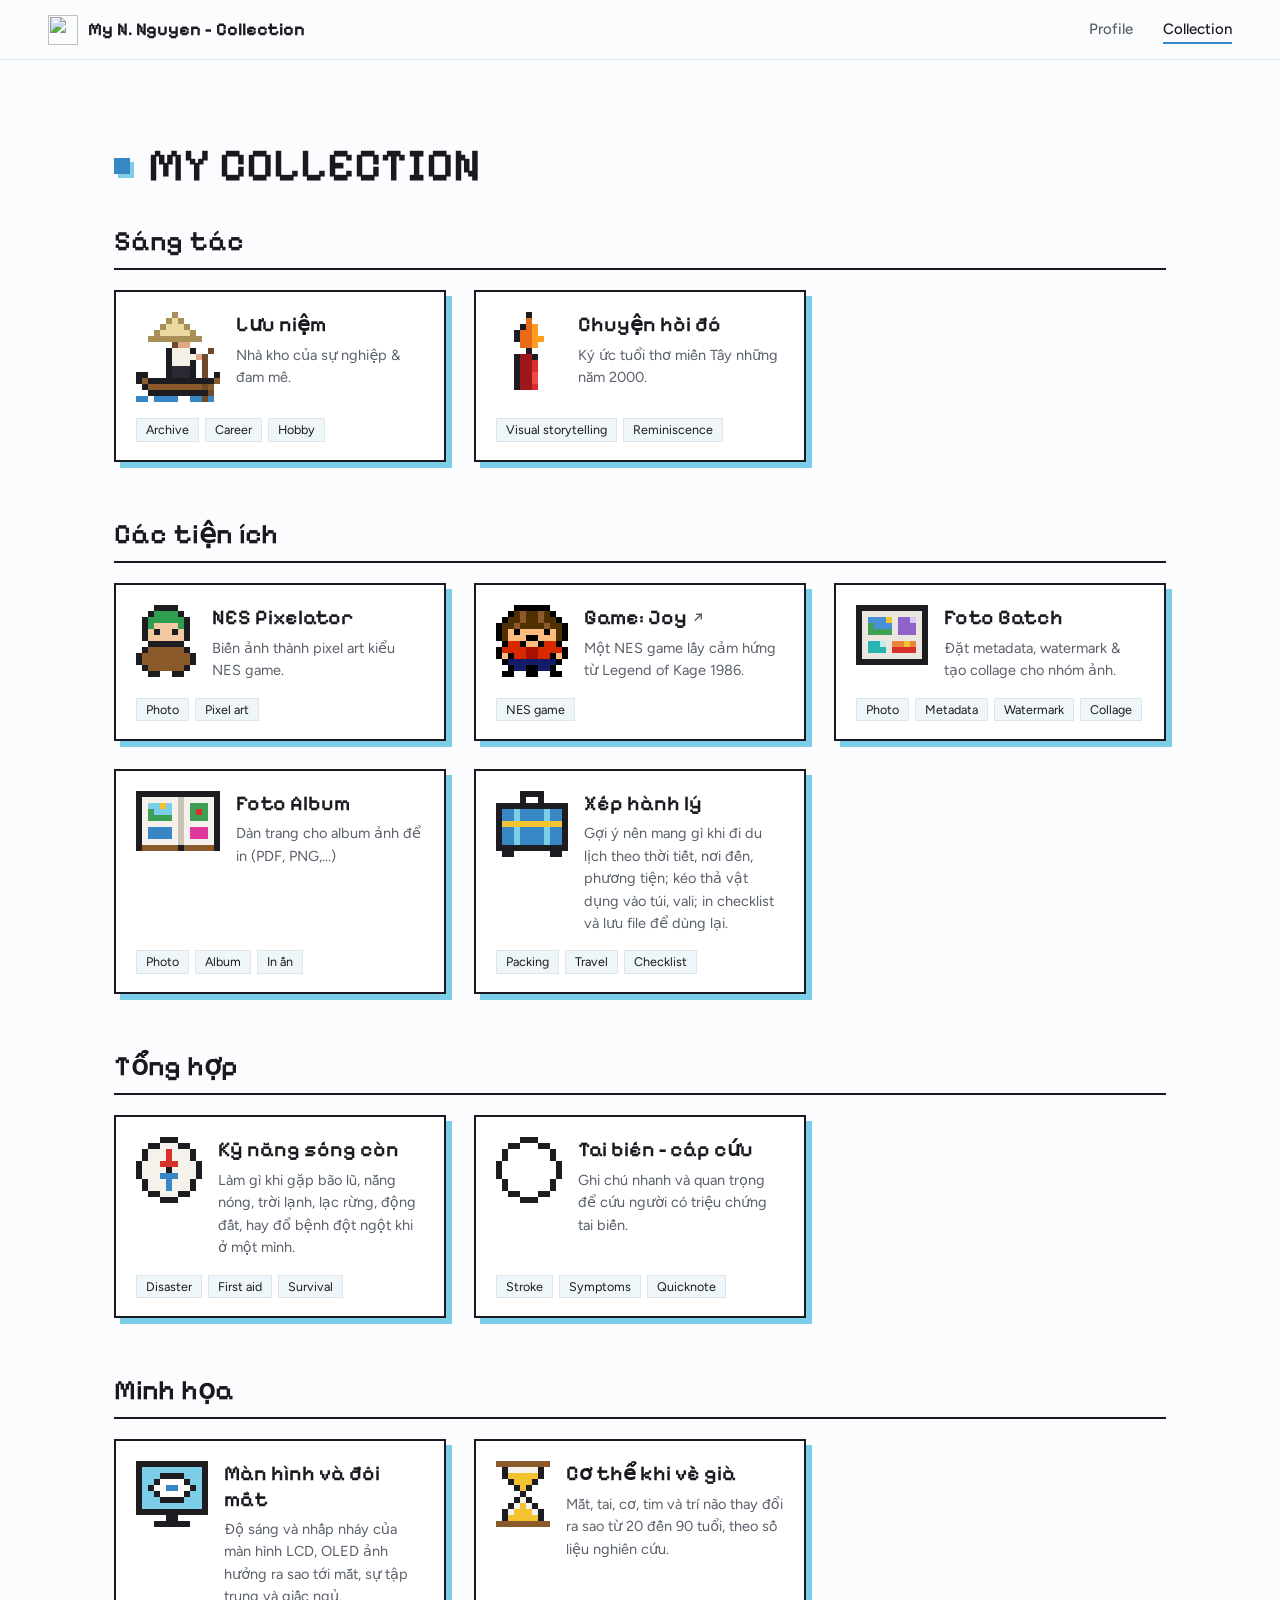
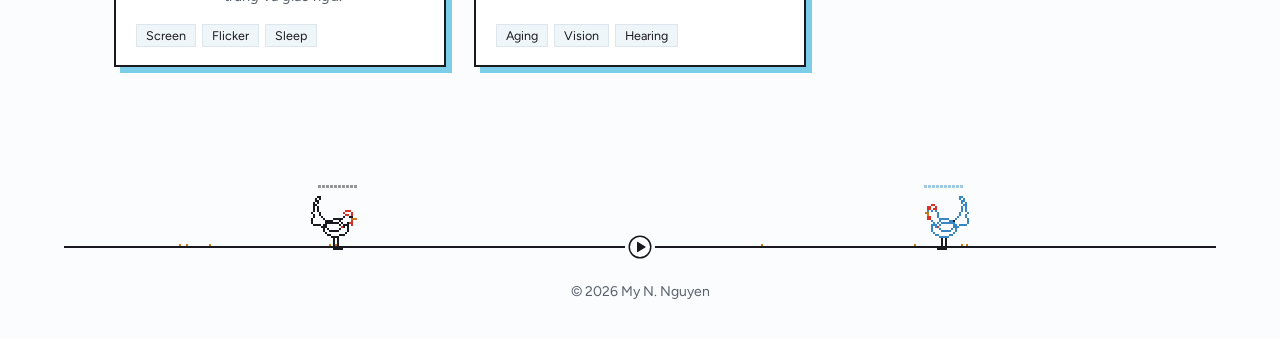
==== commit 2badc8f4: "Update index.html" ====
--- a/index.html
+++ b/index.html
@@ -286,19 +286,19 @@
     desc: "Ghi chú nhanh và quan trọng để cứu người có triệu chứng tai biến.",
     tags: ["Stroke", "Symptoms", "Quicknote"],
     iconColors: { o: "#1d1d21", s: "#3787c4", k: "#7bcde8", y: "#f2c230" },
-icon: [
-  "....ooo....",
-  "..oowwwoo..",
-  ".owwwrwwwo.",
-  ".owwwrwwwo.",
-  "owwwwrwwwwo",
-  "owwwwrwwwwo",
-  "owwwwrwwwwo",
-  ".owwwwwwwo.",
-  ".owwwrwwwo.",
-  "..oowwwoo..",
-  "....ooo....",
-],
+    icon: [
+          "....ooo....",
+          "..oowwwoo..",
+          ".owwwrwwwo.",
+          ".owwwrwwwo.",
+          "owwwwrwwwwo",
+          "owwwwrwwwwo",
+          "owwwwrwwwwo",
+          ".owwwwwwwo.",
+          ".owwwrwwwo.",
+          "..oowwwoo..",
+          "....ooo....",
+        ],
   },
     ],
   },
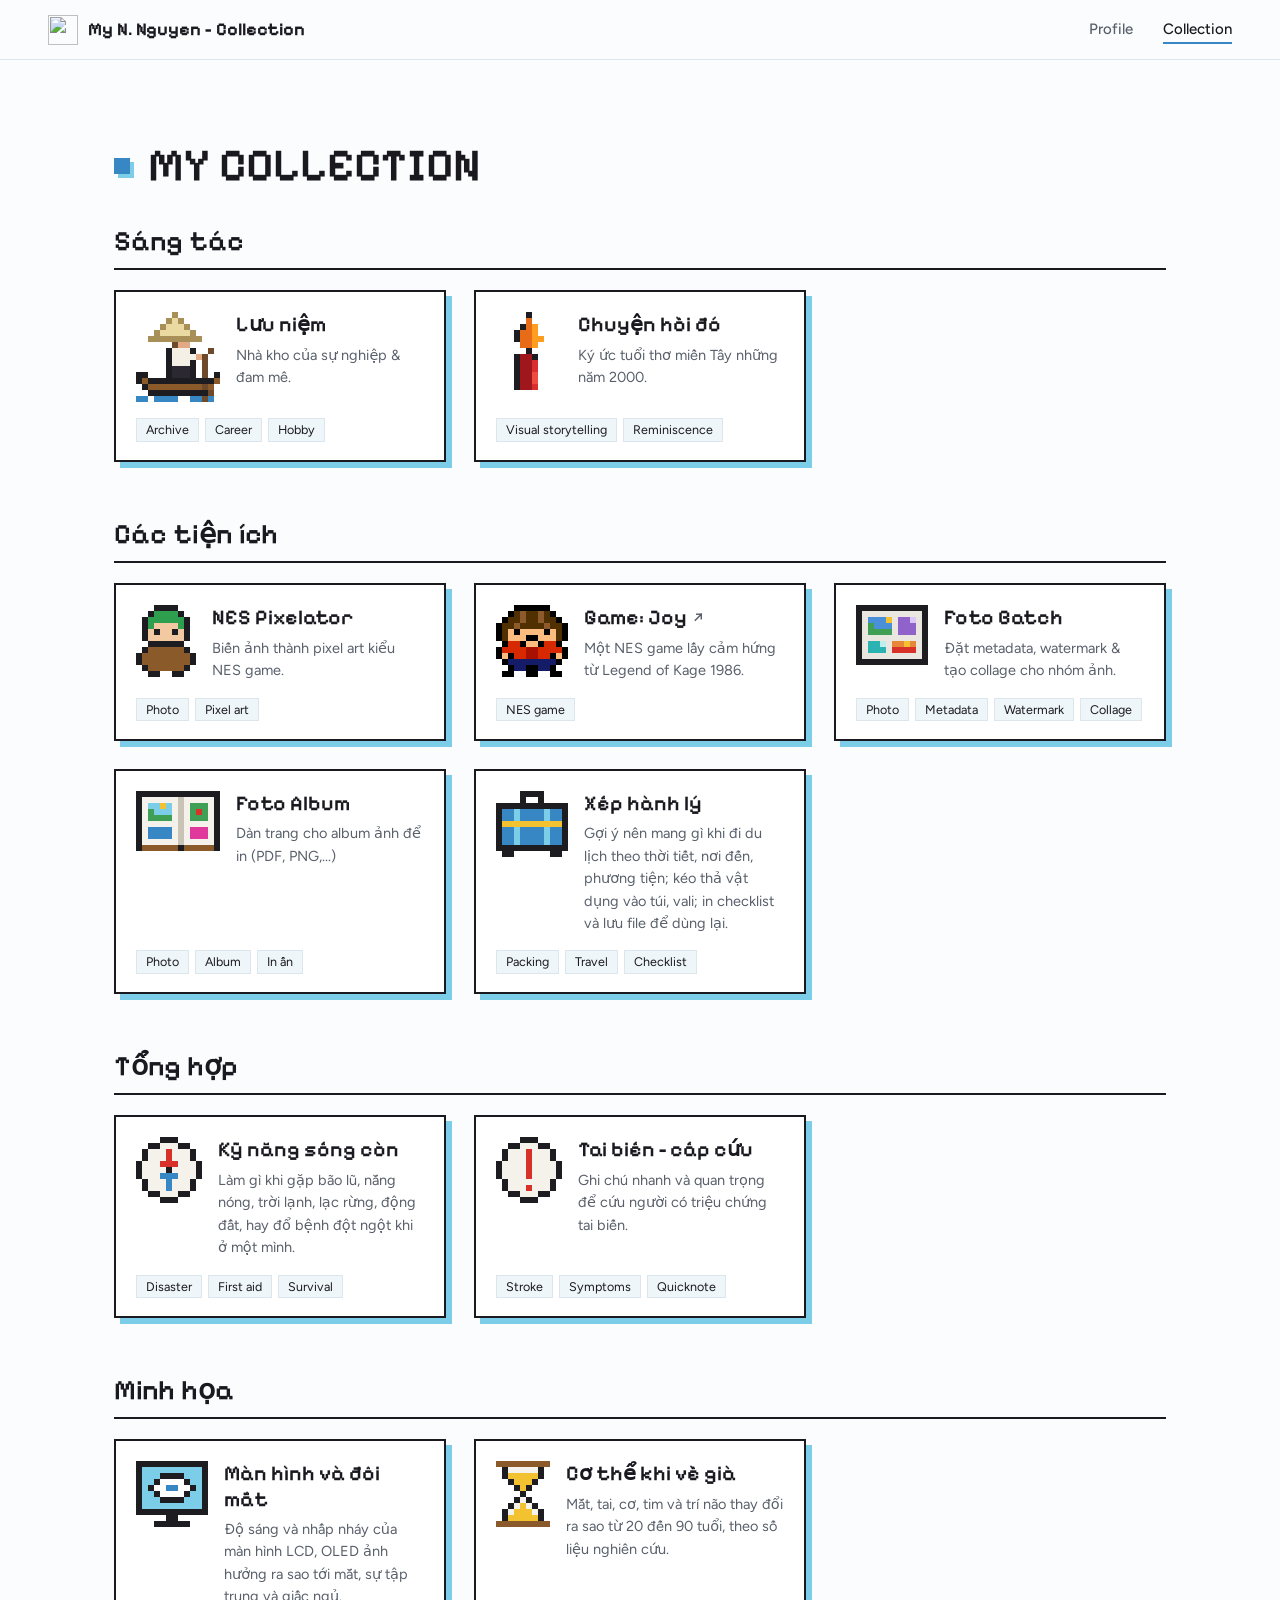
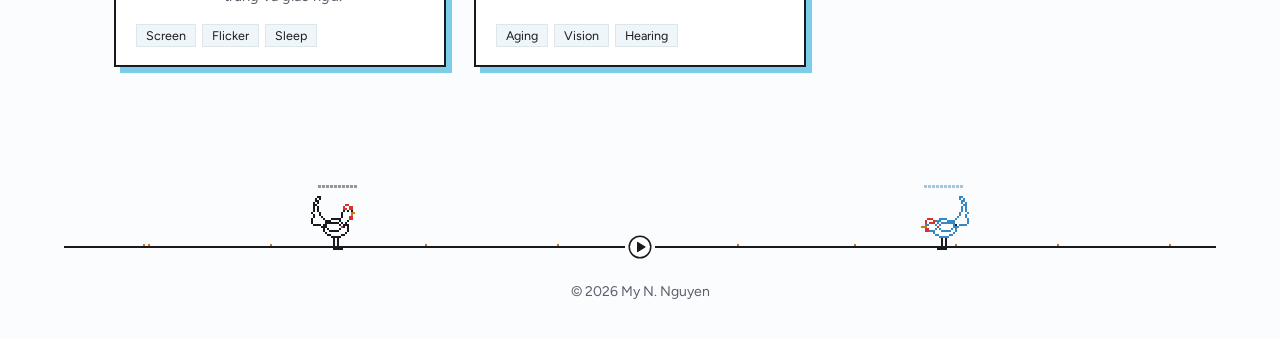
==== commit 0738371f: "Update index.html" ====
--- a/index.html
+++ b/index.html
@@ -285,7 +285,7 @@
     href: "song-con/tai-bien-note.html",
     desc: "Ghi chú nhanh và quan trọng để cứu người có triệu chứng tai biến.",
     tags: ["Stroke", "Symptoms", "Quicknote"],
-    iconColors: { o: "#1d1d21", s: "#3787c4", k: "#7bcde8", y: "#f2c230" },
+    iconColors: { o: "#1d1d21", w: "#f4f2ea", r: "#d8312a", s: "#3787c4" },
     icon: [
           "....ooo....",
           "..oowwwoo..",
